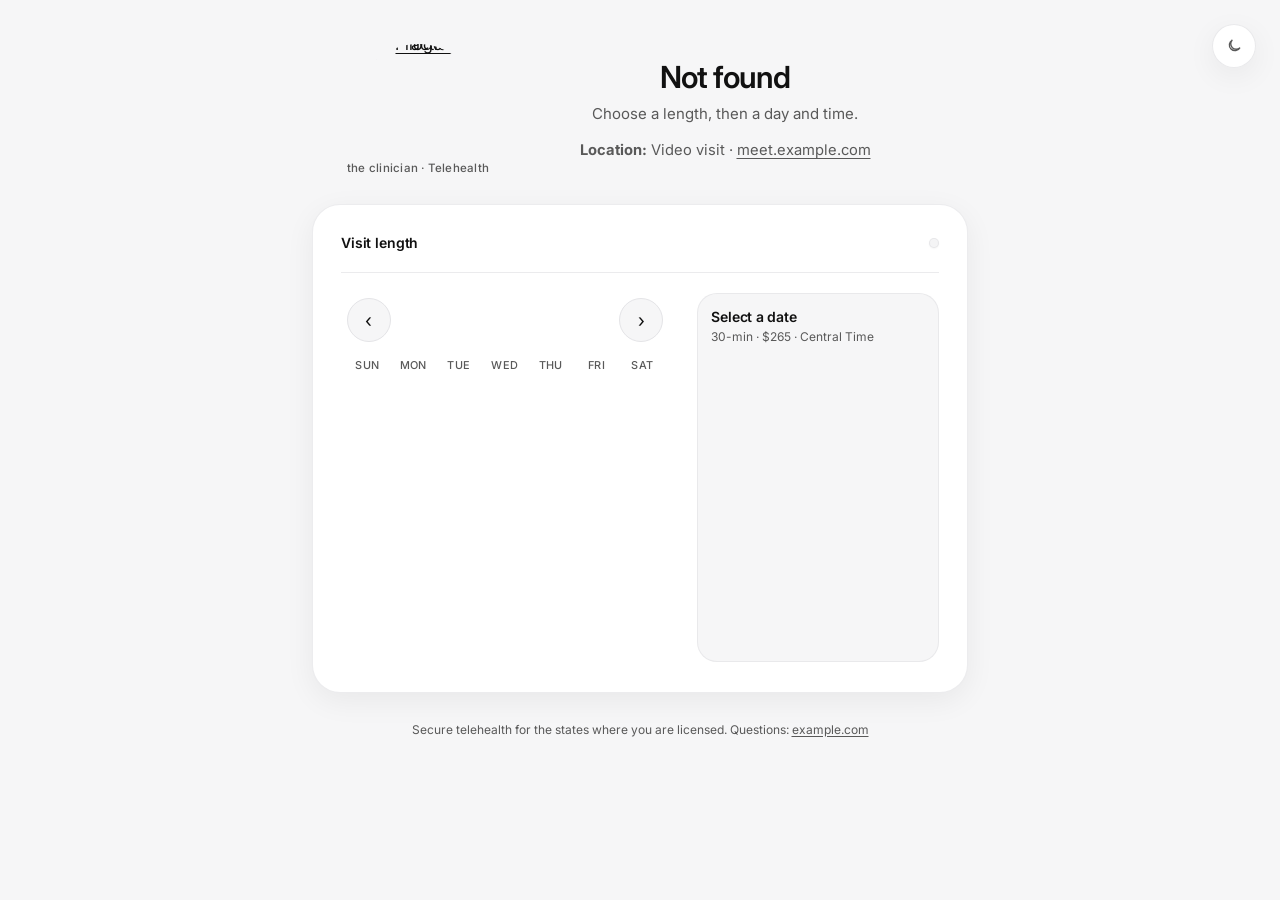
==== static/book.html @ 2ba92b8e "Ship a vanilla Practice Desk tree. Drop the clinic style-pack corpus, the shipping event-type file, " ====
<!doctype html>
<html lang="en">
<head>
  <meta charset="utf-8" />
  <meta name="viewport" content="width=device-width, initial-scale=1" />
  <meta name="color-scheme" content="light dark" />
  <script>(function(){try{var k="pd-theme";var s=localStorage.getItem(k);var d=window.matchMedia("(prefers-color-scheme: dark)").matches;var t=(s==="light"||s==="dark")?s:(d?"dark":"light");var r=document.documentElement;if(t==="dark")r.classList.add("dark");else r.classList.remove("dark");r.style.colorScheme=t;}catch(e){}})();</script>
  <link rel="preconnect" href="https://fonts.googleapis.com" />
  <link rel="preconnect" href="https://fonts.gstatic.com" crossorigin />
  <link href="https://fonts.googleapis.com/css2?family=Inter:wght@400;500;600;700&display=swap" rel="stylesheet" media="print" onload="this.media='all'" />
  <noscript><link href="https://fonts.googleapis.com/css2?family=Inter:wght@400;500;600;700&display=swap" rel="stylesheet" /></noscript>
  <link rel="stylesheet" href="/static/css/booker.css?v=polish1" />
  <title>Book · the clinician</title>
</head>
<body>
  <main class="wrap wrap-book">
    <div class="brand brand-split">
      <div class="brand-side">
        <a class="brand-logo-link" href="/" aria-label="Book home">
          <img class="brand-logo" src="/api/practice/logo" width="120" height="110" alt="Practice logo" />
        </a>
        <div class="kicker">the clinician · Telehealth</div>
      </div>
      <div class="brand-text">
<h1 id="book-title">Book a visit</h1>
      <p class="brand-lead" id="book-lead">Choose a length, then a day and time.</p>
      <div class="fee-chart" aria-label="Visit fees" id="book-fees"></div>
      <p class="loc-line"><strong>Location:</strong> Video visit · <a href="https://meet.example.com">meet.example.com</a></p>
      </div>
    </div>

    <div class="card">
      <div id="msg" class="msg info" hidden></div>

      <div class="duration-bar">
        <span class="duration-bar-label">Visit length</span>
        <div class="seg" id="duration" role="group" aria-label="Visit length"></div>
      </div>

      <div class="picker">
        <div class="cal-panel">
          <div class="cal-header">
            <button type="button" class="cal-nav" id="cal-prev" aria-label="Previous month">‹</button>
            <span class="cal-month-label" id="cal-month-label"></span>
            <button type="button" class="cal-nav" id="cal-next" aria-label="Next month">›</button>
          </div>
          <div class="cal-weekdays" aria-hidden="true">
            <span>Sun</span><span>Mon</span><span>Tue</span><span>Wed</span><span>Thu</span><span>Fri</span><span>Sat</span>
          </div>
          <div class="cal-grid" id="cal-grid" role="group" aria-label="Available dates"></div>
        </div>
        <div class="times-panel">
          <div class="times-header" id="times-header">Select a date</div>
          <p class="times-sub" id="times-sub">30-min · $265 · Central Time</p>
          <div id="slots" class="slots" role="group" aria-label="Available times"></div>
        </div>
      </div>

      <div class="selection-chip selection-chip-inline" id="selection-chip" hidden>
        <span class="chip-kicker">Selected</span>
        <span class="chip-main" id="chip-main"></span>
        <span class="chip-meta" id="chip-meta"></span>
      </div>
    </div>
    <p class="foot">Secure telehealth for the states where you are licensed. Questions: <a href="https://example.com">example.com</a></p>
  </div>
  <div class="details-modal" id="details-modal" aria-hidden="true" role="dialog" aria-modal="true" aria-labelledby="details-heading">
    <button type="button" class="details-modal-backdrop" id="details-modal-backdrop" aria-label="Close"></button>
    <div class="details-modal-sheet">
      <div class="details-modal-handle" aria-hidden="true"></div>
      <div class="details-modal-top">
        <h2 class="step-title" id="details-heading">Your details</h2>
        <button type="button" class="details-modal-close" id="details-modal-close" aria-label="Close">×</button>
      </div>
      <p class="step-sub" id="details-sub">We’ll email a confirmation with a cancel link.</p>
      <div class="selection-chip" id="modal-selection-chip">
        <span class="chip-kicker">Selected</span>
        <span class="chip-main" id="modal-chip-main"></span>
        <span class="chip-meta" id="modal-chip-meta"></span>
      </div>
      <div id="modal-msg" class="msg info" hidden></div>
      <form id="book-form" class="form">
        <label>Name<input name="name" required autocomplete="name" /></label>
        <label>Email<input name="email" type="email" required autocomplete="email" /></label>

        <div class="notify-extra-wrap">
          <div class="notify-extra-fields"></div>
          <button type="button" class="notify-add-btn" aria-label="Add another email to notify" onclick="return window.bookerAddNotifyExtra(this)">
            <span class="notify-add-plus" aria-hidden="true">+</span><span class="notify-add-label">Notify someone else</span>
          </button>
        </div>

<label>Phone<input name="phone" type="tel" autocomplete="tel" placeholder="Optional — needed for SMS" /></label>
        <label class="check">
          <input name="sms_consent" type="checkbox" />
          <span>I agree to receive SMS texts from the practice at this number for appointment reminders, scheduling, and care coordination. Message frequency varies. Message and data rates may apply. Reply STOP to cancel, HELP for help. Consent is not a condition of care. <a href="https://example.com/privacy" target="_blank" rel="noopener">Privacy</a> · <a href="https://example.com/terms" target="_blank" rel="noopener">Terms</a></span>
        </label>
<label>Notes<textarea name="notes" rows="4" placeholder="Optional — non-clinical only"></textarea></label>
        <button class="btn" id="submit" type="submit" disabled>Confirm booking</button>
      </form>
    </div>
  </main>
  <button type="button" class="theme-toggle" id="theme-toggle" aria-label="Switch to dark mode" title="Dark mode">
    <svg class="icon-sun" width="16" height="16" viewBox="0 0 24 24" fill="none" stroke="currentColor" stroke-width="2" stroke-linecap="round" aria-hidden="true">
      <circle cx="12" cy="12" r="4" />
      <path d="M12 2v2M12 20v2M4.93 4.93l1.41 1.41M17.66 17.66l1.41 1.41M2 12h2M20 12h2M4.93 19.07l1.41-1.41M17.66 6.34l1.41-1.41" />
    </svg>
    <svg class="icon-moon" width="16" height="16" viewBox="0 0 24 24" fill="none" stroke="currentColor" stroke-width="2" stroke-linecap="round" aria-hidden="true">
      <path d="M21 14.5A8.5 8.5 0 1 1 9.5 3a7 7 0 0 0 11.5 11.5z" />
    </svg>
  </button>
  
  <script>
  (function () {
    var MAX = 4;
    function fieldsEl(wrap) {
      return wrap && wrap.querySelector(".notify-extra-fields");
    }
    function count(wrap) {
      var f = fieldsEl(wrap);
      return f ? f.querySelectorAll("input[data-notify-extra]").length : 0;
    }
    function renumber(wrap) {
      var f = fieldsEl(wrap);
      if (!f) return;
      f.querySelectorAll(".notify-extra-row").forEach(function (row, idx) {
        var lab = row.querySelector(".notify-extra-field-label");
        if (lab) lab.textContent = "Extra email " + (idx + 1);
      });
      var btn = wrap.querySelector(".notify-add-btn");
      if (btn) {
        btn.hidden = count(wrap) >= MAX;
        btn.disabled = count(wrap) >= MAX;
      }
    }
    window.bookerAddNotifyExtra = function (btn) {
      try {
        var wrap = (btn && btn.closest && btn.closest(".notify-extra-wrap")) || document.querySelector(".notify-extra-wrap");
        if (!wrap) return false;
        var fields = fieldsEl(wrap);
        if (!fields || count(wrap) >= MAX) return false;
        var idx = count(wrap) + 1;
        var row = document.createElement("div");
        row.className = "notify-extra-row";
        row.innerHTML =
          '<div class="notify-extra-field-label">Extra email ' + idx + "</div>" +
          '<div class="notify-extra-row-inner">' +
          '<input type="email" data-notify-extra="1" autocomplete="email" placeholder="name@example.com" />' +
          '<button type="button" class="notify-remove-btn" aria-label="Remove this email" onclick="return window.bookerRemoveNotifyExtra(this)">×</button>' +
          "</div>";
        fields.appendChild(row);
        renumber(wrap);
        var input = row.querySelector("input");
        if (input) input.focus();
      } catch (e) {
        console.error(e);
      }
      return false;
    };
    window.bookerRemoveNotifyExtra = function (btn) {
      try {
        var wrap = btn && btn.closest && btn.closest(".notify-extra-wrap");
        var row = btn && btn.closest && btn.closest(".notify-extra-row");
        if (row) row.remove();
        if (wrap) renumber(wrap);
      } catch (e) {
        console.error(e);
      }
      return false;
    };
  })();
  </script>

  <script src="/static/js/theme.js"></script>
  <script src="/static/js/cipher-envelope.js?v=1"></script>
  <script src="/static/js/cipher-booker.js?v=1"></script>
  <script type="module">
    import { initBooker } from "/static/js/booker.js?v=fu-nosms";
    const slug = location.pathname.replace(/^\/+|\/+$/g, "") || "";
    const types = await fetch("/api/types").then((r) => r.json()).catch(() => ({ types: [] }));
    const t = (types.types || []).find((x) => x.slug === slug);
    if (!t) {
      document.getElementById("book-title").textContent = "Not found";
      throw new Error("unknown type");
    }
    document.title = (t.title || slug) + " · Book";
    document.getElementById("book-title").textContent = t.title || slug;
    const fees = document.getElementById("book-fees");
    const bar = document.getElementById("duration");
    const durs = t.durations || [30];
    const prices = t.prices || {};
    fees.innerHTML = durs.map((d) => {
      const lab = prices[String(d)] || prices[d] || "";
      return '<span class="fee-item"><span class="fee-len">' + d + " min</span> <span class=\"fee-amt\">" + lab + "</span></span>";
    }).join("");
    bar.innerHTML = durs.map((d, i) => {
      const lab = prices[String(d)] || prices[d] || "";
      return '<button type="button" data-duration="' + d + '" data-price="' + lab + '"' +
        (i === 0 ? ' class="active" aria-pressed="true"' : ' aria-pressed="false"') + ">" + d + " min</button>";
    }).join("");
    if (durs.length < 2) {
      const lab = document.createElement("span");
      lab.className = "duration-bar-label";
      lab.textContent = "Visit length: " + durs[0] + " min";
      document.querySelector(".duration-bar").replaceChildren(lab);
    }
    if (slug === "new-client") {
      document.getElementById("details-sub").textContent = "Next you'll add a card to confirm. Nothing is charged today.";
      document.getElementById("submit").textContent = "Hold this time";
    }
    initBooker({ type: slug, title: t.title, defaultDuration: durs[0], prices: prices, location: t.location || "" });
  </script>
</body>
</html>
---- static/css/booker.css ----
/* the clinician booker — site tokens + Cal.com-soft flow */

:root {
  --background: #f6f6f7;
  --foreground: #111111;
  --muted: #595959;
  --border: #e4e4e7;
  --accent: #111111;
  --surface: #ffffff;
  --ring: #a1a1aa;
  --slot-bg: #f4f4f5;
  --chip: #f4f4f5;
  --ok: #166534;
  --ok-bg: #f0fdf4;
  --ok-border: #bbf7d0;
  --danger: #b91c1c;
  --danger-bg: #fef2f2;
  --danger-border: #fecaca;
  --radius: 1rem;
  --radius-lg: 1.5rem;
  --radius-xl: 1.75rem;
  --font: "Inter", system-ui, -apple-system, "Segoe UI", sans-serif;
  --shadow-sm: 0 1px 2px rgba(0, 0, 0, 0.04);
  --shadow: 0 8px 30px rgba(0, 0, 0, 0.06);
  --shadow-lift: 0 12px 40px rgba(0, 0, 0, 0.08);
  --ease: cubic-bezier(0.22, 1, 0.36, 1);
  --dur: 0.28s;
}

html.dark {
  --background: #0a0a0b;
  --foreground: #f4f4f5;
  --muted: #a1a1aa;
  --border: #27272a;
  --accent: #f4f4f5;
  --surface: #141416;
  --ring: #71717a;
  --slot-bg: #1c1c1f;
  --chip: #1c1c1f;
  --ok: #86efac;
  --ok-bg: #052e16;
  --ok-border: #14532d;
  --danger: #fca5a5;
  --danger-bg: #450a0a;
  --danger-border: #7f1d1d;
  --shadow-sm: 0 1px 2px rgba(0, 0, 0, 0.35);
  --shadow: 0 8px 30px rgba(0, 0, 0, 0.4);
  --shadow-lift: 0 12px 40px rgba(0, 0, 0, 0.5);
}

*,
*::before,
*::after {
  box-sizing: border-box;
}

html {
  scroll-behavior: smooth;
}

html,
body {
  margin: 0;
  padding: 0;
}

body {
  font-family: var(--font);
  background: var(--background);
  color: var(--foreground);
  min-height: 100vh;
  line-height: 1.55;
  -webkit-font-smoothing: antialiased;
  -moz-osx-font-smoothing: grayscale;
}

::selection {
  background: #d4d4d8;
  color: #111;
}

html.dark ::selection {
  background: #3f3f46;
  color: #fafafa;
}

:focus-visible {
  outline: 2px solid var(--ring);
  outline-offset: 2px;
}

a {
  color: var(--foreground);
  text-underline-offset: 3px;
  transition: opacity var(--dur) var(--ease);
}

a:hover {
  opacity: 0.8;
}

/* Layout */
.wrap {
  max-width: 36rem;
  margin: 0 auto;
  padding: 2rem 1.15rem 5.5rem;
}

@media (min-width: 640px) {
  .wrap {
    padding: 2.75rem 1.5rem 6rem;
  }
}

.wrap.wrap-book {
  max-width: 44rem;
}

/* Brand */
.brand {
  display: flex;
  flex-direction: column;
  gap: 0.4rem;
  margin-bottom: 1.75rem;
  text-align: center;
}

.brand .kicker {
  font-size: 0.75rem;
  font-weight: 500;
  letter-spacing: 0.02em;
  color: var(--muted);
}

.brand h1 {
  font-size: 1.65rem;
  font-weight: 600;
  letter-spacing: -0.03em;
  margin: 0;
  line-height: 1.2;
}

@media (min-width: 640px) {
  .brand h1 {
    font-size: 1.9rem;
  }
}

.brand p {
  margin: 0.25rem auto 0;
  color: var(--muted);
  font-size: 0.9375rem;
  line-height: 1.55;
  max-width: 28rem;
}

/* Soft shell card */
.card {
  background: var(--surface);
  border: 1px solid color-mix(in srgb, var(--border) 70%, transparent);
  border-radius: var(--radius-xl);
  box-shadow: var(--shadow);
  padding: 1.35rem 1.25rem 1.5rem;
  margin-bottom: 1rem;
}

@media (min-width: 640px) {
  .card {
    padding: 1.65rem 1.75rem 1.85rem;
  }
}

/* Hub type cards */
.grid {
  display: grid;
  gap: 0.85rem;
}

.type-card {
  display: block;
  text-decoration: none;
  color: inherit;
  border: 1px solid color-mix(in srgb, var(--border) 80%, transparent);
  border-radius: 1.25rem;
  padding: 1.15rem 1.25rem;
  background: var(--surface);
  box-shadow: var(--shadow-sm);
  transition:
    border-color var(--dur) var(--ease),
    box-shadow var(--dur) var(--ease),
    transform var(--dur) var(--ease);
}

.type-card:hover {
  border-color: color-mix(in srgb, var(--foreground) 35%, var(--border));
  box-shadow: var(--shadow);
  transform: translateY(-2px);
  opacity: 1;
}

.type-card h2 {
  margin: 0 0 0.3rem;
  font-size: 1rem;
  font-weight: 600;
  letter-spacing: -0.02em;
}

.type-card .meta {
  color: var(--muted);
  font-size: 0.875rem;
  line-height: 1.4;
}

.type-card .cta {
  margin-top: 0.85rem;
  display: inline-flex;
  align-items: center;
  gap: 0.25rem;
  font-weight: 500;
  font-size: 0.875rem;
  color: var(--foreground);
}

/* ── Step chrome ── */
.steps {
  display: flex;
  flex-wrap: wrap;
  gap: 0.4rem 0.65rem;
  justify-content: center;
  margin-bottom: 1.35rem;
}

.step-pill {
  display: inline-flex;
  align-items: center;
  gap: 0.4rem;
  font-size: 0.75rem;
  font-weight: 500;
  color: var(--muted);
  padding: 0.35rem 0.7rem;
  border-radius: 999px;
  background: transparent;
  border: 1px solid transparent;
  transition: color var(--dur) var(--ease), background var(--dur) var(--ease);
}

.step-pill .n {
  display: inline-flex;
  align-items: center;
  justify-content: center;
  width: 1.25rem;
  height: 1.25rem;
  border-radius: 999px;
  background: var(--chip);
  color: var(--muted);
  font-size: 0.7rem;
  font-weight: 600;
  transition: background var(--dur) var(--ease), color var(--dur) var(--ease);
}

.step-pill.is-active {
  color: var(--foreground);
  background: var(--chip);
  border-color: color-mix(in srgb, var(--border) 80%, transparent);
}

.step-pill.is-active .n {
  background: var(--foreground);
  color: var(--background);
}

.step-pill.is-done {
  color: var(--foreground);
}

.step-pill.is-done .n {
  background: color-mix(in srgb, var(--foreground) 12%, var(--chip));
  color: var(--foreground);
}

.step-block {
  margin-bottom: 1.35rem;
  animation: rise-in 0.4s var(--ease) both;
}

.step-block:last-child {
  margin-bottom: 0;
}

.step-block.is-dim {
  opacity: 0.55;
  pointer-events: none;
  filter: grayscale(0.15);
  transition: opacity var(--dur) var(--ease), filter var(--dur) var(--ease);
}

.step-block.is-hidden {
  display: none;
}

@keyframes rise-in {
  from {
    opacity: 0;
    transform: translateY(8px);
  }
  to {
    opacity: 1;
    transform: translateY(0);
  }
}

@keyframes soft-fade {
  from { opacity: 0; }
  to { opacity: 1; }
}

.step-title {
  margin: 0 0 0.35rem;
  font-size: 1.05rem;
  font-weight: 600;
  letter-spacing: -0.02em;
  color: var(--foreground);
}

.step-sub {
  margin: 0 0 1rem;
  font-size: 0.875rem;
  color: var(--muted);
  line-height: 1.5;
}

/* Duration choice cards (30 vs 60) */
.duration-choices {
  display: grid;
  gap: 0.75rem;
}

@media (min-width: 480px) {
  .duration-choices {
    grid-template-columns: 1fr 1fr;
  }
}

.duration-card {
  appearance: none;
  text-align: left;
  border: 1.5px solid var(--border);
  background: var(--background);
  border-radius: 1.25rem;
  padding: 1.1rem 1.15rem 1.15rem;
  cursor: pointer;
  font: inherit;
  color: var(--foreground);
  transition:
    border-color var(--dur) var(--ease),
    box-shadow var(--dur) var(--ease),
    background var(--dur) var(--ease),
    transform var(--dur) var(--ease);
  position: relative;
}

.duration-card:hover {
  border-color: color-mix(in srgb, var(--foreground) 30%, var(--border));
  transform: translateY(-1px);
  box-shadow: var(--shadow-sm);
}

.duration-card.active {
  border-color: var(--foreground);
  background: var(--surface);
  box-shadow: var(--shadow-sm);
}

.duration-card .dur-time {
  display: block;
  font-size: 1.25rem;
  font-weight: 600;
  letter-spacing: -0.03em;
  margin-bottom: 0.25rem;
}

.duration-card .dur-label {
  display: block;
  font-size: 0.8125rem;
  color: var(--muted);
  line-height: 1.4;
}

.duration-card .dur-check {
  position: absolute;
  top: 0.85rem;
  right: 0.85rem;
  width: 1.25rem;
  height: 1.25rem;
  border-radius: 999px;
  border: 1.5px solid var(--border);
  background: var(--surface);
  transition: background var(--dur) var(--ease), border-color var(--dur) var(--ease);
}

.duration-card.active .dur-check {
  background: var(--foreground);
  border-color: var(--foreground);
  box-shadow: inset 0 0 0 3px var(--surface);
}

/* Fixed duration chip (new-client / intro) */
.duration-banner {
  display: flex;
  flex-wrap: wrap;
  align-items: center;
  gap: 0.5rem 0.75rem;
  padding: 0.85rem 1.05rem;
  border-radius: 1.15rem;
  background: var(--chip);
  border: 1px solid color-mix(in srgb, var(--border) 70%, transparent);
  margin-bottom: 1.15rem;
  animation: soft-fade 0.35s var(--ease) both;
}

.duration-banner .banner-label {
  font-size: 0.75rem;
  font-weight: 500;
  text-transform: uppercase;
  letter-spacing: 0.05em;
  color: var(--muted);
}

.duration-banner .banner-value {
  font-size: 0.9375rem;
  font-weight: 600;
  letter-spacing: -0.02em;
  color: var(--foreground);
}

.duration-banner .banner-note {
  flex: 1 1 100%;
  font-size: 0.8125rem;
  color: var(--muted);
  margin: 0;
  line-height: 1.4;
}

/* Picker */
.picker {
  display: grid;
  gap: 1.35rem;
  align-items: start;
}

@media (min-width: 700px) {
  .picker {
    grid-template-columns: 1.15fr 0.85fr;
    gap: 1.75rem;
  }
}

.cal-panel {
  min-width: 0;
  padding: 0.35rem;
}

.cal-header {
  display: flex;
  align-items: center;
  justify-content: space-between;
  gap: 0.5rem;
  margin-bottom: 0.9rem;
}

.cal-month-label {
  font-size: 1rem;
  font-weight: 600;
  letter-spacing: -0.02em;
  color: var(--foreground);
}

.cal-nav {
  appearance: none;
  border: 1px solid var(--border);
  background: var(--background);
  color: var(--foreground);
  width: 2.25rem;
  height: 2.25rem;
  border-radius: 999px;
  font: inherit;
  font-size: 1.15rem;
  line-height: 1;
  cursor: pointer;
  display: inline-flex;
  align-items: center;
  justify-content: center;
  transition:
    border-color var(--dur) var(--ease),
    background var(--dur) var(--ease),
    transform var(--dur) var(--ease),
    opacity var(--dur) var(--ease);
  padding: 0;
}

.cal-nav:hover:not(:disabled) {
  border-color: var(--foreground);
  background: var(--surface);
  transform: scale(1.04);
}

.cal-nav:disabled {
  opacity: 0.3;
  cursor: not-allowed;
}

.cal-weekdays {
  display: grid;
  grid-template-columns: repeat(7, 1fr);
  gap: 0.25rem;
  margin-bottom: 0.4rem;
  text-align: center;
  font-size: 0.68rem;
  font-weight: 500;
  color: var(--muted);
  text-transform: uppercase;
  letter-spacing: 0.04em;
}

.cal-grid {
  display: grid;
  grid-template-columns: repeat(7, 1fr);
  gap: 0.3rem;
}

.cal-day {
  appearance: none;
  border: 0;
  background: transparent;
  color: var(--foreground);
  aspect-ratio: 1;
  border-radius: 999px;
  font: inherit;
  font-size: 0.875rem;
  font-weight: 500;
  cursor: pointer;
  display: inline-flex;
  align-items: center;
  justify-content: center;
  transition:
    background var(--dur) var(--ease),
    color var(--dur) var(--ease),
    transform 0.18s var(--ease),
    box-shadow var(--dur) var(--ease);
  padding: 0;
  min-height: 2.4rem;
}

.cal-day.is-pad {
  visibility: hidden;
  pointer-events: none;
}

.cal-day.is-muted,
.cal-day:disabled {
  color: var(--muted);
  cursor: default;
  font-weight: 400;
}

.cal-day.is-available {
  background: var(--slot-bg);
}

.cal-day.is-available:hover {
  background: color-mix(in srgb, var(--foreground) 10%, var(--slot-bg));
  transform: scale(1.06);
}

.cal-day.is-today:not(.is-selected) {
  box-shadow: inset 0 0 0 1.5px var(--ring);
}

.cal-day.is-selected {
  background: var(--foreground);
  color: var(--background);
  font-weight: 600;
  box-shadow: var(--shadow-sm);
}

.cal-day.is-selected:hover {
  background: var(--foreground);
  transform: scale(1.04);
}

/* Times */
.times-panel {
  min-width: 0;
  display: flex;
  flex-direction: column;
  background: var(--background);
  border-radius: 1.25rem;
  padding: 0.9rem 0.85rem 1rem;
  border: 1px solid color-mix(in srgb, var(--border) 70%, transparent);
  min-height: 14rem;
}

.times-header {
  font-size: 0.875rem;
  font-weight: 600;
  color: var(--foreground);
  margin-bottom: 0.15rem;
  letter-spacing: -0.015em;
  line-height: 1.3;
}

.times-sub {
  font-size: 0.75rem;
  color: var(--muted);
  margin: 0 0 0.75rem;
  line-height: 1.35;
}

.times-panel .slots {
  display: flex;
  flex-direction: column;
  gap: 0.5rem;
  max-height: 18rem;
  min-height: 18rem; /* reserve space so slots loading doesn't shift layout (CLS) */
  overflow: auto;
  padding: 0.1rem 0.15rem 0.15rem 0;
  scrollbar-width: thin;
}

.times-panel .slot {
  text-align: center;
  border: 1.5px solid var(--border);
  background: var(--surface);
  border-radius: 999px;
  padding: 0.7rem 0.85rem;
  font: inherit;
  font-size: 0.875rem;
  font-weight: 500;
  color: var(--foreground);
  width: 100%;
  cursor: pointer;
  transition:
    border-color var(--dur) var(--ease),
    background var(--dur) var(--ease),
    color var(--dur) var(--ease),
    transform 0.18s var(--ease),
    box-shadow var(--dur) var(--ease);
}

.times-panel .slot:hover {
  border-color: var(--foreground);
  transform: translateY(-1px);
  box-shadow: var(--shadow-sm);
}

.times-panel .slot.selected {
  background: var(--foreground);
  color: var(--background);
  border-color: var(--foreground);
  box-shadow: var(--shadow-sm);
}

.times-empty {
  margin: 0.5rem 0 0;
  font-size: 0.875rem;
  color: var(--muted);
  text-align: center;
  padding: 1rem 0.5rem;
}

.times-loading {
  margin: 0.5rem 0 0;
  font-size: 0.875rem;
  color: var(--muted);
  text-align: center;
  padding: 1.5rem 0.5rem;
  animation: soft-fade 0.5s var(--ease) both;
}

/* Selection summary chip */
.selection-chip {
  display: flex;
  flex-wrap: wrap;
  align-items: center;
  gap: 0.4rem 0.65rem;
  margin: 1.15rem 0 0;
  padding: 0.85rem 1.05rem;
  border-radius: 1.15rem;
  background: color-mix(in srgb, var(--foreground) 4%, var(--chip));
  border: 1px solid color-mix(in srgb, var(--border) 80%, transparent);
  animation: rise-in 0.35s var(--ease) both;
}

.selection-chip[hidden] {
  display: none !important;
}

.selection-chip .chip-kicker {
  font-size: 0.7rem;
  font-weight: 600;
  text-transform: uppercase;
  letter-spacing: 0.05em;
  color: var(--muted);
}

.selection-chip .chip-main {
  font-size: 0.9375rem;
  font-weight: 600;
  letter-spacing: -0.02em;
  color: var(--foreground);
  width: 100%;
}

.selection-chip .chip-meta {
  font-size: 0.8125rem;
  color: var(--muted);
}

/* Form */
.form-section {
  margin-top: 1.35rem;
  padding-top: 1.25rem;
  border-top: 1px solid color-mix(in srgb, var(--border) 80%, transparent);
  animation: rise-in 0.4s var(--ease) both;
}

.form-section[hidden] {
  display: none !important;
}

.form {
  display: grid;
  gap: 0.95rem;
  margin-top: 0.85rem;
}

label {
  display: grid;
  gap: 0.4rem;
  font-size: 0.8125rem;
  font-weight: 500;
  color: var(--muted);
}

input,
textarea {
  font: inherit;
  font-size: 0.9375rem;
  font-weight: 400;
  padding: 0.8rem 1rem;
  border-radius: 0.9rem;
  border: 1.5px solid var(--border);
  background: var(--background);
  color: var(--foreground);
  transition:
    border-color var(--dur) var(--ease),
    box-shadow var(--dur) var(--ease);
}

input::placeholder,
textarea::placeholder {
  color: color-mix(in srgb, var(--muted) 65%, transparent);
}

input:focus,
textarea:focus {
  outline: none;
  border-color: var(--foreground);
  box-shadow: 0 0 0 3px color-mix(in srgb, var(--foreground) 10%, transparent);
}

.btn {
  appearance: none;
  border: 0;
  border-radius: 999px;
  padding: 0.85rem 1.4rem;
  background: var(--foreground);
  color: var(--background);
  font: inherit;
  font-size: 0.9375rem;
  font-weight: 600;
  cursor: pointer;
  text-align: center;
  transition:
    opacity var(--dur) var(--ease),
    transform var(--dur) var(--ease),
    box-shadow var(--dur) var(--ease);
  display: inline-block;
  text-decoration: none;
  box-shadow: var(--shadow-sm);
  margin-top: 0.25rem;
}

.btn:hover {
  opacity: 0.92;
  transform: translateY(-1px);
  box-shadow: var(--shadow);
}

.btn:disabled {
  opacity: 0.4;
  cursor: not-allowed;
  transform: none;
  box-shadow: none;
}

.btn.secondary {
  background: transparent;
  color: var(--foreground);
  border: 1.5px solid var(--border);
  box-shadow: none;
  font-weight: 500;
}

.btn.secondary:hover {
  border-color: var(--foreground);
  opacity: 1;
}

/* Messages */
.msg {
  padding: 0.8rem 1rem;
  border-radius: 1rem;
  font-size: 0.875rem;
  margin-bottom: 1rem;
  animation: soft-fade 0.3s var(--ease) both;
}

.msg.err {
  background: var(--danger-bg);
  color: var(--danger);
  border: 1px solid var(--danger-border);
}

.msg.ok {
  background: var(--ok-bg);
  color: var(--ok);
  border: 1px solid var(--ok-border);
}

.msg.info {
  background: var(--chip);
  color: var(--muted);
  border: 1px solid color-mix(in srgb, var(--border) 80%, transparent);
}

/* Footer / back */
.foot {
  margin-top: 1.75rem;
  color: var(--muted);
  font-size: 0.75rem;
  text-align: center;
  line-height: 1.45;
}

.foot a {
  color: var(--muted);
  text-decoration: underline;
  text-underline-offset: 2px;
}

.foot a:hover {
  color: var(--foreground);
  opacity: 1;
}

.back {
  display: inline-flex;
  align-items: center;
  justify-content: center;
  gap: 0.25rem;
  margin: 0;
  color: var(--muted);
  text-decoration: none;
  font-weight: 500;
  font-size: 0.875rem;
  text-align: center;
  transition: color var(--dur) var(--ease);
  white-space: nowrap;
}

.back:hover {
  color: var(--foreground);
  opacity: 1;
}

.thanks-actions {
  display: flex;
  flex-direction: column;
  gap: 0.65rem;
  margin-top: 1rem;
  align-items: flex-start;
}

/* Theme toggle */
.theme-toggle {
  position: fixed;
  top: 1.25rem;
  right: 1.25rem;
  z-index: 50;
  display: inline-flex;
  height: 2.6rem;
  width: 2.6rem;
  align-items: center;
  justify-content: center;
  border-radius: 999px;
  border: 1px solid color-mix(in srgb, var(--border) 80%, transparent);
  background: color-mix(in srgb, var(--surface) 92%, transparent);
  color: var(--muted);
  box-shadow: var(--shadow);
  backdrop-filter: blur(10px);
  -webkit-backdrop-filter: blur(10px);
  cursor: pointer;
  transition:
    border-color var(--dur) var(--ease),
    color var(--dur) var(--ease),
    transform var(--dur) var(--ease);
  padding: 0;
}

@media (min-width: 640px) {
  .theme-toggle {
    top: 1.5rem;
    right: 1.5rem;
  }
}

.theme-toggle:hover {
  border-color: var(--foreground);
  color: var(--foreground);
  transform: scale(1.05);
}

.theme-toggle svg {
  display: block;
  width: 16px;
  height: 16px;
}

.theme-toggle .icon-sun {
  display: none;
}

.theme-toggle .icon-moon {
  display: block;
}

html.dark .theme-toggle .icon-sun {
  display: block;
}

html.dark .theme-toggle .icon-moon {
  display: none;
}

/* Legacy helpers still referenced */
.selected-slot {
  display: none;
}

.toolbar,
.seg,
.duration-note,
.picker-hint {
  /* superseded by step flow; keep harmless if present */
}

.section-title {
  font-size: 0.9375rem;
  font-weight: 600;
  letter-spacing: -0.01em;
  margin: 0 0 0.65rem;
}


/* ── Compact duration toggle (restored) ── */
.duration-bar {
  display: flex;
  flex-wrap: wrap;
  align-items: center;
  justify-content: space-between;
  gap: 0.75rem 1rem;
  margin-bottom: 1.25rem;
  padding-bottom: 1.15rem;
  border-bottom: 1px solid color-mix(in srgb, var(--border) 75%, transparent);
}

.duration-bar .duration-bar-label {
  font-size: 0.875rem;
  font-weight: 600;
  letter-spacing: -0.01em;
  color: var(--foreground);
}

.duration-bar .seg {
  display: inline-flex;
  background: var(--chip);
  border: 1px solid color-mix(in srgb, var(--border) 80%, transparent);
  border-radius: 999px;
  padding: 4px;
  gap: 3px;
  box-shadow: var(--shadow-sm);
}

.duration-bar .seg button,
.seg button {
  border: 0;
  background: transparent;
  padding: 0.5rem 1.05rem;
  border-radius: 999px;
  font: inherit;
  font-size: 0.8125rem;
  font-weight: 500;
  cursor: pointer;
  color: var(--muted);
  transition:
    background var(--dur) var(--ease),
    color var(--dur) var(--ease),
    box-shadow var(--dur) var(--ease),
    transform 0.18s var(--ease);
}

.duration-bar .seg button:hover,
.seg button:hover {
  color: var(--foreground);
}

.duration-bar .seg button.active,
.seg button.active {
  background: var(--foreground);
  color: var(--background);
  box-shadow: var(--shadow-sm);
}

/* Hide legacy big duration UI if present */
.duration-choices,
.duration-banner,
.duration-card {
  display: none !important;
}

/* ── Details modal overlay (tall, no-scroll form) ── */
.details-modal {
  position: fixed;
  inset: 0;
  z-index: 80;
  display: flex;
  align-items: center;
  justify-content: center;
  padding: 0.65rem;
  opacity: 0;
  visibility: hidden;
  pointer-events: none;
  transition:
    opacity 0.28s var(--ease),
    visibility 0.28s var(--ease);
}

.details-modal.is-open {
  opacity: 1;
  visibility: visible;
  pointer-events: auto;
}

.details-modal-backdrop {
  position: absolute;
  inset: 0;
  background: rgba(10, 10, 11, 0.42);
  backdrop-filter: blur(6px);
  -webkit-backdrop-filter: blur(6px);
  border: 0;
  padding: 0;
  margin: 0;
  cursor: pointer;
}

html.dark .details-modal-backdrop {
  background: rgba(0, 0, 0, 0.62);
}

.details-modal-sheet {
  position: relative;
  z-index: 1;
  width: min(100%, 28rem);
  /* Nearly full viewport; denser form should fit without scrolling */
  max-height: calc(100vh - 0.75rem);
  max-height: calc(100dvh - 0.75rem);
  overflow: hidden; /* no scrollbar; content sized to fit */
  background: var(--surface);
  border-radius: 1.35rem;
  border: 1px solid color-mix(in srgb, var(--border) 70%, transparent);
  box-shadow: var(--shadow-lift);
  padding: 0.85rem 1rem 0.9rem;
  transform: translateY(10px) scale(0.985);
  transition: transform 0.32s var(--ease);
  display: flex;
  flex-direction: column;
  box-sizing: border-box;
}

.details-modal.is-open .details-modal-sheet {
  transform: translateY(0) scale(1);
}

.details-modal-handle {
  display: none;
}

.details-modal-top {
  display: flex;
  align-items: center;
  justify-content: space-between;
  gap: 0.5rem;
  margin-bottom: 0.1rem;
  flex-shrink: 0;
}

.details-modal-top .step-title {
  margin: 0;
  font-size: 1rem;
}

.details-modal-close {
  appearance: none;
  border: 1px solid var(--border);
  background: var(--background);
  color: var(--muted);
  width: 2rem;
  height: 2rem;
  border-radius: 999px;
  font: inherit;
  font-size: 1.1rem;
  line-height: 1;
  cursor: pointer;
  display: inline-flex;
  align-items: center;
  justify-content: center;
  flex-shrink: 0;
  transition:
    border-color var(--dur) var(--ease),
    color var(--dur) var(--ease),
    transform var(--dur) var(--ease);
  padding: 0;
}

.details-modal-close:hover {
  border-color: var(--foreground);
  color: var(--foreground);
  transform: scale(1.04);
}

.details-modal .step-sub {
  margin: 0 0 0.4rem;
  font-size: 0.78rem;
  line-height: 1.3;
  flex-shrink: 0;
}

.details-modal .selection-chip {
  margin: 0 0 0.4rem;
  padding: 0.45rem 0.65rem;
  border-radius: 0.85rem;
  gap: 0.1rem 0.4rem;
  flex-shrink: 0;
}

.details-modal .selection-chip .chip-kicker {
  font-size: 0.65rem;
}

.details-modal .selection-chip .chip-main {
  font-size: 0.875rem;
}

.details-modal .selection-chip .chip-meta {
  font-size: 0.75rem;
}

.details-modal .msg {
  margin-bottom: 0.45rem;
  padding: 0.5rem 0.7rem;
  font-size: 0.8125rem;
  flex-shrink: 0;
}

/* Compact form so everything fits one screen */
.details-modal .form {
  margin-top: 0;
  gap: 0.42rem;
  flex: 0 0 auto;
}

.details-modal label {
  gap: 0.2rem;
  font-size: 0.75rem;
}

.details-modal input,
.details-modal textarea {
  padding: 0.52rem 0.7rem;
  border-radius: 0.65rem;
  font-size: 0.875rem;
  border-width: 1px;
}

.details-modal textarea {
  min-height: 2.4rem;
  max-height: 2.8rem;
  height: 2.6rem;
  resize: none;
}

.details-modal .btn {
  margin-top: 0.3rem;
  padding: 0.65rem 1.1rem;
  font-size: 0.875rem;
  flex-shrink: 0;
}

body.modal-open {
  overflow: hidden;
}

/* Keep in-page form section unused when modal is present */
.form-section-inline {
  display: none !important;
}

/* Selection chip under picker stays subtle when used as preview */
.selection-chip.selection-chip-inline {
  cursor: pointer;
}
.selection-chip.selection-chip-inline:hover {
  border-color: color-mix(in srgb, var(--foreground) 25%, var(--border));
}

/* SMS consent checkbox */
label.check {
  display: flex;
  gap: 0.65rem;
  align-items: flex-start;
  font-size: 0.875rem;
  line-height: 1.4;
  color: var(--muted, #666);
  cursor: pointer;
}
label.check input[type="checkbox"] {
  margin-top: 0.25rem;
  flex-shrink: 0;
  width: 1rem;
  height: 1rem;
}
label.check a { color: inherit; text-decoration: underline; }

/* Booking in progress — keep modal locked and feedback obvious */
.details-modal.is-booking .details-modal-backdrop {
  pointer-events: none;
}
.details-modal.is-booking .details-modal-close {
  opacity: 0.35;
  pointer-events: none;
}
.details-modal.is-booking #submit {
  opacity: 0.9;
}
.details-modal.is-booking #modal-msg {
  display: block !important;
  font-weight: 600;
}

/* Price + location */
.loc-line {
  margin-top: 0.5rem;
  font-size: 0.92rem;
  color: var(--muted, #666);
  line-height: 1.45;
}
.loc-line a { color: inherit; text-decoration: underline; }
.type-card .price {
  margin-top: 0.55rem;
  font-weight: 700;
  font-size: 1.1rem;
  letter-spacing: -0.01em;
}
.type-card .loc {
  margin-top: 0.25rem;
  font-size: 0.82rem;
  color: var(--muted, #666);
}


/* Compact fee chart (follow-up header) — centered under brand */
.fee-chart {
  display: flex;
  flex-wrap: wrap;
  justify-content: center;
  align-items: baseline;
  gap: 0.5rem 1.5rem;
  margin: 0.55rem auto 0;
  width: 100%;
  font-size: 0.95rem;
  line-height: 1.3;
  text-align: center;
}
.fee-item {
  display: inline-flex;
  align-items: baseline;
  gap: 0.45rem;
  white-space: nowrap;
}
.fee-len {
  color: var(--muted, #666);
  font-weight: 500;
}
.fee-amt {
  font-weight: 700;
  letter-spacing: -0.01em;
}



/* Two independent columns — no shared rows / line coupling */
.brand.brand-split {
  display: flex;
  flex-direction: row;
  align-items: center; /* columns as wholes; internal spacing independent */
  justify-content: center;
  gap: 1.5rem 1.75rem;
  width: 100%;
  margin-bottom: 1.75rem;
}
.brand-side {
  display: flex;
  flex-direction: column;
  align-items: center;
  justify-content: center;
  gap: 0.75rem; /* only L-column spacing */
  flex: 0 0 auto;
  text-align: center;
  max-width: 14rem; /* room for one-line name kicker under logo */
}
.brand-side .back {
  display: inline-flex;
  align-items: center;
  justify-content: center;
  gap: 0.25rem;
  margin: 0;
  padding: 0;
  max-width: 100%;
  color: var(--muted);
  text-decoration: none;
  font-weight: 500;
  font-size: 0.8rem;
  line-height: 1.35;
  text-align: center;
  white-space: normal;
  transition: color var(--dur) var(--ease);
}
.brand-side .back:hover {
  color: var(--foreground);
}
.brand-logo-link {
  display: block;
  line-height: 0;
  border-radius: 50%;
  margin: 0;
  flex-shrink: 0;
  transition: opacity 0.15s ease;
}
.brand-logo-link:hover {
  opacity: 0.88;
}
.brand-side .kicker {
  margin: 0;
  text-align: center;
  width: max-content;
  max-width: none;
  font-size: 0.72rem;
  font-weight: 500;
  letter-spacing: 0.02em;
  color: var(--muted);
  line-height: 1.35;
  white-space: nowrap; /* "the clinician · Telehealth" stays one line */
}
.brand-logo {
  width: 7.15rem; /* ~2.2× prior mark */
  height: auto;
  display: block;
  border-radius: 50%;
}
.brand-text {
  display: flex;
  flex-direction: column;
  align-items: center;
  justify-content: center;
  gap: 0.4rem; /* only R-column spacing */
  flex: 1 1 auto;
  min-width: 0;
  max-width: 26rem;
  text-align: center;
}
.brand-text .kicker,
.brand-text h1,
.brand-text p,
.brand-text .brand-lead,
.brand-text .loc-line {
  text-align: center;
  width: 100%;
  margin: 0;
}
.brand-text h1 {
  margin: 0;
}
.brand-text .brand-lead {
  color: var(--muted);
  font-size: 0.9375rem;
  line-height: 1.55;
  max-width: 22rem;
}
.brand-text .fee-chart {
  display: flex;
  flex-wrap: wrap;
  justify-content: center;
  align-items: baseline;
  gap: 0.5rem 1.5rem;
  width: 100%;
  margin: 0.15rem 0 0;
  text-align: center;
}
.brand-text .loc-line {
  max-width: 22rem;
  color: var(--muted);
  font-size: 0.92rem;
  line-height: 1.45;
}

@media (max-width: 560px) {
  .brand.brand-split {
    flex-direction: column;
    align-items: center;
    gap: 0.85rem;
  }
  .brand-side {
    max-width: none;
  }
  .brand-logo {
    width: 5.75rem;
  }
}



/* Extra notify: + and label one row; fields on demand (max 4) */
.notify-extra-wrap {
  display: flex;
  flex-direction: column;
  align-items: flex-start;
  gap: 0.4rem;
  margin: 0.15rem 0 0.1rem;
}
.notify-extra-fields {
  display: flex;
  flex-direction: column;
  gap: 0.4rem;
  width: 100%;
}
.notify-extra-field-label {
  font-size: 0.8rem;
  font-weight: 500;
  color: var(--muted);
  margin: 0 0 0.15rem;
}
.notify-extra-row {
  width: 100%;
}
.notify-extra-row-inner {
  display: flex;
  flex-direction: row;
  flex-wrap: nowrap;
  align-items: center;
  gap: 0.4rem;
  width: 100%;
}
.notify-extra-row-inner input {
  flex: 1 1 auto;
  min-width: 0;
}
.notify-add-btn {
  display: inline-flex !important;
  flex-direction: row !important;
  flex-wrap: nowrap !important;
  align-items: center;
  justify-content: flex-start;
  gap: 0.4rem;
  width: auto !important;
  max-width: 100%;
  margin: 0;
  padding: 0.28rem 0.5rem;
  border: 1px dashed color-mix(in srgb, var(--border) 90%, var(--muted));
  border-radius: 0.5rem;
  background: transparent;
  color: var(--muted);
  font: inherit;
  font-size: 0.85rem;
  font-weight: 500;
  line-height: 1.15;
  white-space: nowrap !important;
  cursor: pointer;
}
.notify-add-btn .notify-add-plus,
.notify-add-btn .notify-add-label {
  display: inline;
  white-space: nowrap;
}
.notify-add-plus {
  display: inline-flex !important;
  align-items: center;
  justify-content: center;
  flex: 0 0 auto;
  width: 1.15rem;
  height: 1.15rem;
  border-radius: 999px;
  border: 1px solid currentColor;
  font-size: 0.95rem;
  line-height: 1;
  font-weight: 600;
}
.notify-add-btn:hover {
  color: var(--foreground);
  border-color: var(--muted);
}
.notify-remove-btn {
  flex: 0 0 auto;
  width: 2rem;
  height: 2rem;
  border: 1px solid var(--border);
  border-radius: 0.45rem;
  background: var(--surface);
  color: var(--muted);
  font-size: 1.15rem;
  line-height: 1;
  cursor: pointer;
}
.form textarea[name="notes"] {
  min-height: 6.5rem;
  resize: vertical;
  line-height: 1.45;
}


/* Round 3: 44px touch targets (back link, month arrows, SMS consent) */
.back, .brand-side .back { min-height: 44px; padding: 0 0.25rem; }
.cal-nav { width: 2.75rem; height: 2.75rem; }
label.check { min-height: 44px; padding: 0.35rem 0; }
label.check input[type="checkbox"] { width: 1.375rem; height: 1.375rem; margin-top: 0; }

/* audit5: 44px theme toggle */
.theme-toggle { width: 2.75rem !important; height: 2.75rem !important; }

/* audit7 CLS: reserve ~5 week rows before the calendar is filled by JS */
.cal-grid:empty {
  aspect-ratio: 7 / 5;
}
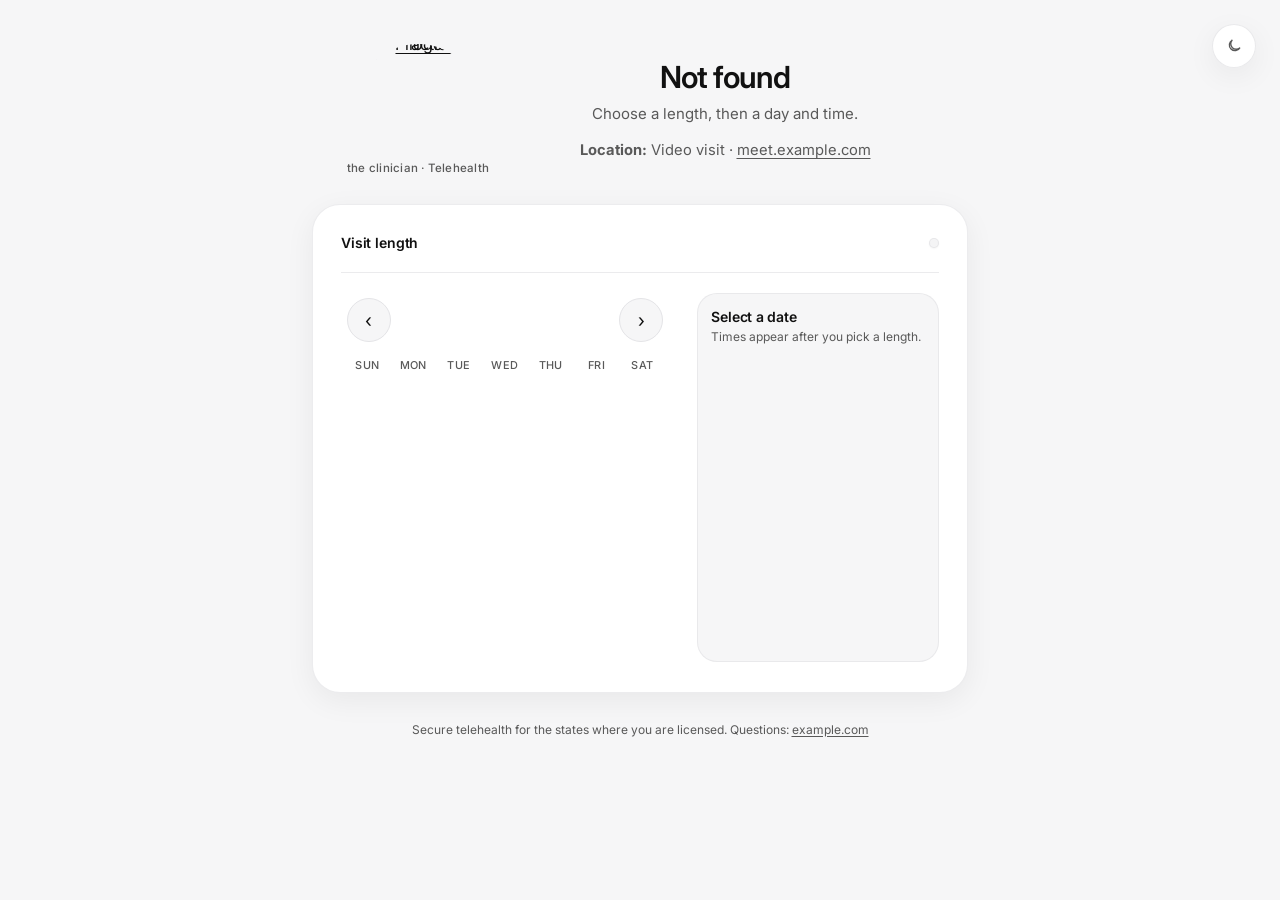
==== commit 58a89f57: "Take the booking sentence from the visit type and the practice name. The served page no longer ships" ====
--- a/static/book.html
+++ b/static/book.html
@@ -51,7 +51,7 @@
         </div>
         <div class="times-panel">
           <div class="times-header" id="times-header">Select a date</div>
-          <p class="times-sub" id="times-sub">30-min · $265 · Central Time</p>
+          <p class="times-sub" id="times-sub">Times appear after you pick a length.</p>
           <div id="slots" class="slots" role="group" aria-label="Available times"></div>
         </div>
       </div>
